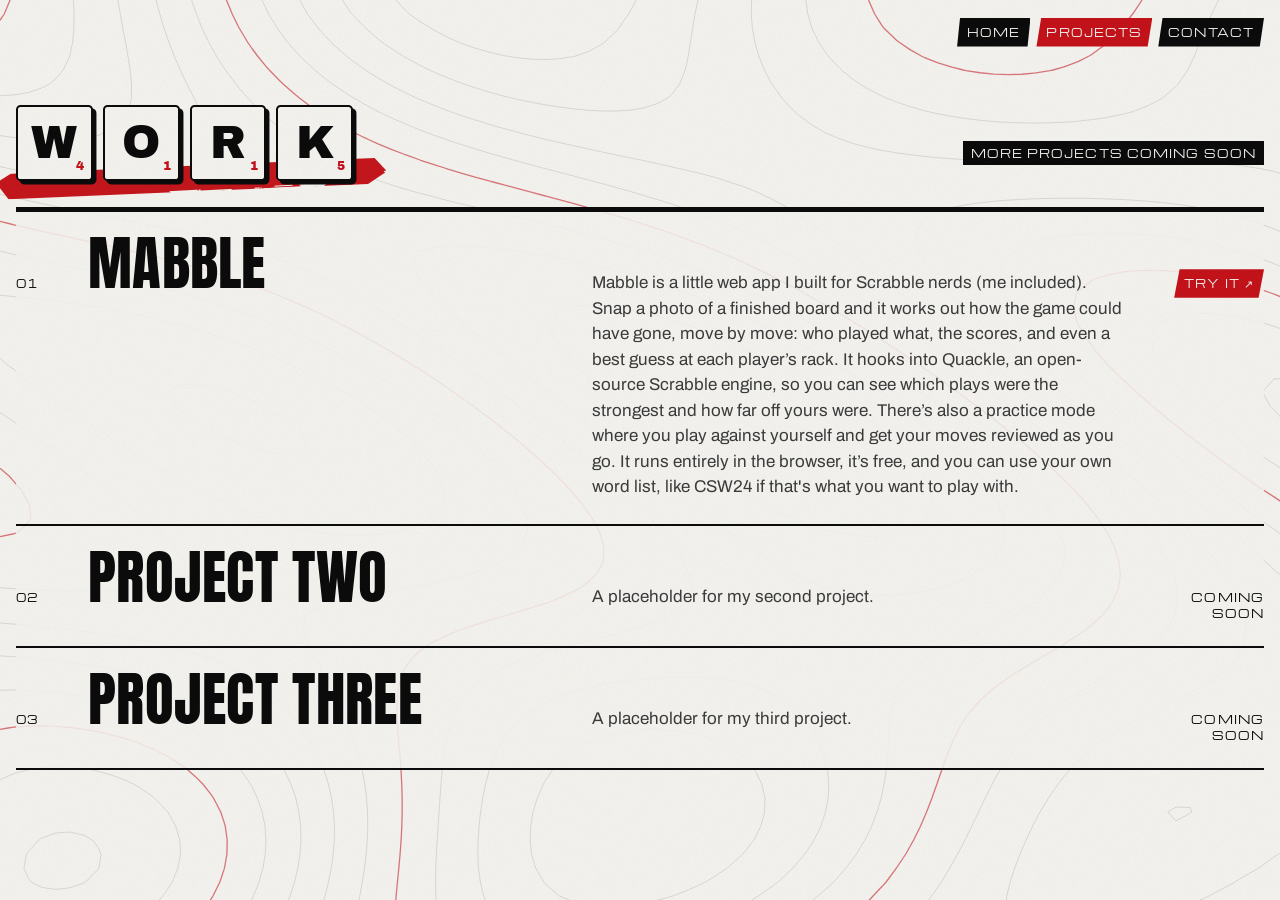
==== work.html @ 798cd41b "Split site into landing, projects and contact pages Co-Authored-By: Claude Opus 5.5 (1M context) <no" ====
<!doctype html>
<html lang="en">
<head>
<meta charset="utf-8">
<meta name="viewport" content="width=device-width, initial-scale=1, viewport-fit=cover">
<title>Projects · Mabel</title>
<meta name="claude:viewport-fit-sides" content="cover">
<meta name="description" content="Mabel's portfolio. I like Scrabble, physics and teaching.">
<link rel="preconnect" href="https://fonts.googleapis.com">
<link rel="preconnect" href="https://fonts.gstatic.com" crossorigin>
<link rel="stylesheet" href="https://fonts.googleapis.com/css2?family=Anton&family=Archivo:wght@400;700;800&family=Archivo+Black&family=Bangers&family=Michroma&display=swap">
<link rel="stylesheet" href="style.css">
<script>document.documentElement.classList.add("js");</script>
</head>
<body class="page-sub">

<canvas id="field" aria-hidden="true"></canvas>
<svg class="defs" width="0" height="0" aria-hidden="true" focusable="false">
  <filter id="grit" x="-5%" y="-5%" width="110%" height="110%">
    <feTurbulence type="fractalNoise" baseFrequency="0.85" numOctaves="2" seed="7" result="n"/>
    <feDisplacementMap in="SourceGraphic" in2="n" scale="5" xChannelSelector="R" yChannelSelector="G"/>
  </filter>
  <filter id="ink" x="-10%" y="-30%" width="120%" height="160%">
    <feTurbulence type="fractalNoise" baseFrequency="0.012 0.35" numOctaves="3" seed="11" result="streak"/>
    <feDisplacementMap in="SourceGraphic" in2="streak" scale="14" xChannelSelector="R" yChannelSelector="G"/>
  </filter>
</svg>

<header class="wrap bar">
  <nav class="label" aria-label="Pages">
    <a href="index.html">Home</a>
    <a href="work.html" aria-current="page">Projects</a>
    <a href="contact.html">Contact</a>
  </nav>
</header>

<main>
  <section class="wrap work" id="work">
    <div class="section-head">
      <div class="tile-head" data-word="work" tabindex="0"><h2 class="tile-word">Work</h2></div>
      <span class="label">More projects coming soon</span>
    </div>
    <ul class="projects reveal">
      <li class="project">
        <div data-mark="M">
          <span class="label">01</span>
          <h3><a href="https://professionalwaterdrinker.github.io/scrabble-recon/" target="_blank" rel="noopener">Mabble</a></h3>
          <p>Mabble is a little web app I built for Scrabble nerds (me included). Snap a photo of a finished board and it works out how the game could have gone, move by move: who played what, the scores, and even a best guess at each player’s rack. It hooks into Quackle, an open-source Scrabble engine, so you can see which plays were the strongest and how far off yours were. There’s also a practice mode where you play against yourself and get your moves reviewed as you go. It runs entirely in the browser, it’s free, and you can use your own word list, like CSW24 if that's what you want to play with.</p>
          <a class="yr label try" href="https://professionalwaterdrinker.github.io/scrabble-recon/" target="_blank" rel="noopener">Try it ↗</a>
        </div>
      </li>
      <li class="project">
        <div data-mark="?">
          <span class="label">02</span>
          <h3>Project two</h3>
          <p>A placeholder for my second project.</p>
          <span class="yr label">Coming soon</span>
        </div>
      </li>
      <li class="project">
        <div data-mark="?">
          <span class="label">03</span>
          <h3>Project three</h3>
          <p>A placeholder for my third project.</p>
          <span class="yr label">Coming soon</span>
        </div>
      </li>
    </ul>
  </section>

</main>

<div class="peek" aria-hidden="true"></div>
<script src="script.js"></script>
</body>
</html>
---- style.css ----
/* Layout: one long propaganda poster. Inked Scrabble-tile name over red sunburst rays and a brush-stroke slash,
   a black banner pitch, a scroll-driven slogan scene, a ruled project index, and a black contact block with a jagged edge. */
/* Single look, chosen on purpose (Aidan Hughes BRUTE! / Soviet Constructivist pulp):
   stark white paper, black ink, blood red. Nothing else. */
:root {
  --paper: #f4f3ef;
  --ink: #0b0b0b;
  --red: #c4121a;
  --muted: #3b3b3b;
  --line: #0b0b0b;
  --grid: rgba(11, 11, 11, 0.11);
  --tile: #f4f3ef;
  --tile-ink: #0b0b0b;
  --sweat: #ffffff;
  --sweat-ink: #0b0b0b;
  --sweat-shine: rgba(0, 0, 0, 0);
  --display: "Anton", "Impact", "Arial Narrow Bold", sans-serif;
  --comic: "Bangers", "Anton", "Impact", sans-serif;
  --tile-font: "Archivo Black", "Arial Black", "Helvetica Neue", sans-serif;
  --body: "Archivo", "Helvetica Neue", Arial, sans-serif;
  --mono: "Eurostile", "Eurostile LT Std", "Eurostile Next", "Michroma", "Arial", sans-serif;
  --shadow: 8px 8px 0 var(--ink);
  color-scheme: light;
}

* { box-sizing: border-box; }
html { overflow-x: clip; }
body {
  margin: 0;
  background: var(--paper);
  color: var(--ink);
  font-family: var(--body);
  font-size: 17px;
  line-height: 1.5;
}
/* Printed-paper grain over the whole page */
body::after {
  content: ""; position: fixed; inset: 0; z-index: 4; pointer-events: none;
  opacity: .1; mix-blend-mode: multiply;
  background-image: url("data:image/svg+xml,%3Csvg xmlns='http://www.w3.org/2000/svg' width='220' height='220'%3E%3Cfilter id='n'%3E%3CfeTurbulence type='fractalNoise' baseFrequency='.85' numOctaves='3' stitchTiles='stitch'/%3E%3C/filter%3E%3Crect width='100%25' height='100%25' filter='url(%23n)'/%3E%3C/svg%3E");
}
a { color: inherit; }
:focus-visible { outline: 3px solid var(--red); outline-offset: 3px; }

/* Fluid contour plot behind everything */
#field {
  position: fixed; inset: 0; width: 100%; height: 100%;
  z-index: 0; pointer-events: none;
}
header, main, footer { position: relative; z-index: 1; }
header { z-index: 2; }

.wrap {
  padding-left: max(16px, env(safe-area-inset-left, 0px));
  padding-right: max(16px, env(safe-area-inset-right, 0px));
  max-width: 1400px;
  margin: 0 auto;
}
.label {
  font-family: var(--mono);
  font-size: 11px;
  letter-spacing: 0.1em;
  text-transform: uppercase;
  color: var(--ink);
}

/* Top bar */
.bar {
  display: flex; justify-content: flex-end; align-items: center; gap: 16px;
  padding-block: 18px; flex-wrap: wrap;
}
.bar nav { display: flex; gap: 6px; flex-wrap: wrap; }
.bar nav a {
  text-decoration: none; padding: 6px 10px;
  background: var(--ink); color: var(--paper);
  clip-path: polygon(4% 0, 100% 0, 96% 100%, 0 100%);
}
.bar nav a:hover { background: var(--red); }

.bar nav a[aria-current="page"] { background: var(--red); }

/* Landing page: two doors out to the other pages */
.doors {
  display: grid; grid-template-columns: repeat(2, minmax(0, 1fr)); gap: 28px;
  padding-block: 72px 96px;
}
.door {
  position: relative; display: flex; align-items: flex-end; justify-content: space-between; gap: 16px;
  min-height: clamp(160px, 22vw, 280px); padding: 22px 26px;
  background: var(--ink); color: var(--paper); text-decoration: none;
  border: 4px solid var(--ink);
  transform: rotate(-1.5deg);
  transition: transform .18s, box-shadow .18s;
}
.door.red { background: var(--red); transform: rotate(1.5deg); }
.doors > .door { box-shadow: 10px 10px 0 var(--red); }
.doors > .door.red { box-shadow: 10px 10px 0 var(--ink); }
.door .label { position: absolute; top: 18px; left: 26px; color: inherit; }
.door b {
  font-family: var(--display); font-weight: 400; text-transform: uppercase;
  font-size: clamp(44px, 7.5vw, 120px); line-height: .85; letter-spacing: .01em;
}
.door i { font-style: normal; font-family: var(--display); font-size: clamp(40px, 6vw, 96px); line-height: .85; transition: transform .18s; }
.door:hover, .door:focus-visible { transform: rotate(0) translate(-4px, -4px); }
.door:hover i, .door:focus-visible i { transform: translateX(10px); }
.door:focus-visible { outline: 4px solid var(--ink); outline-offset: 6px; }

/* Projects and contact pages */
.page-sub { min-height: 100vh; display: flex; flex-direction: column; }
.page-sub main { flex: 1 0 auto; }
.page-sub > .wrap { width: 100%; }
.page-sub .work { padding-top: 40px; }
.page-sub .contact { flex: 1 0 auto; }

/* Hero: the name as inked Scrabble tiles over constructivist rays */
.hero { padding-block: 4vw 3vw; position: relative; isolation: isolate; overflow-x: clip; }
/* Red field lines of an oscillating charge radiate from behind the name (drawn by script.js) */
.rays {
  position: absolute; z-index: -2; pointer-events: none;
  width: min(1300px, 170vw); aspect-ratio: 1; height: auto;
  left: 62%; top: 28%; transform: translate(-50%, -50%);
}
.hero::after {
  /* a thick brush-stroke slash across the name */
  content: ""; position: absolute; z-index: -1; pointer-events: none;
  left: -4%; right: 8%; top: 13%; height: clamp(46px, 9vw, 130px);
  background: var(--ink);
  transform: rotate(-6deg);
  clip-path: polygon(0 18%, 3% 0, 96% 6%, 100% 30%, 98% 72%, 94% 100%, 6% 92%, 1% 70%);
  filter: url(#ink);
}
.rack {
  display: flex; gap: clamp(6px, 1.4vw, 20px);
  margin: 0; padding: 0;
  will-change: transform;
}
.tile {
  --size: clamp(58px, 15vw, 210px);
  position: relative;
  width: var(--size); height: var(--size);
  flex: none;
  display: grid; place-items: center;
  background: var(--tile);
  color: var(--tile-ink);
  border: max(2px, calc(var(--size) * 0.022)) solid var(--ink);
  border-radius: calc(var(--size) * 0.06);
  box-shadow: calc(var(--size) * 0.045) calc(var(--size) * 0.045) 0 var(--ink);
  font-family: var(--tile-font); font-weight: 400;
  font-size: calc(var(--size) * 0.6); line-height: 1;
  cursor: grab; touch-action: none; user-select: none;
  animation: drop 0.9s cubic-bezier(.3,1.5,.5,1) backwards;
}
.tile sub {
  position: absolute; right: 9%; bottom: 9%;
  font-family: var(--tile-font);
  font-size: calc(var(--size) * 0.16); line-height: 1;
  color: var(--red);
}
.tile.dragging { cursor: grabbing; z-index: 3; }
.tile:nth-child(2) { animation-delay: .07s; }
.tile:nth-child(3) { animation-delay: .14s; }
.tile:nth-child(4) { animation-delay: .21s; }
.tile:nth-child(5) { animation-delay: .28s; }
@keyframes drop { from { transform: translateY(-40%) rotate(-10deg); } to { transform: none; } }

/* Hero tiles: inked edges, and comic halftone shading that sits differently on each tile */
.defs { position: absolute; width: 0; height: 0; overflow: hidden; }
.rack .tile { filter: url(#grit); overflow: hidden; }
.rack .tile::before {
  content: ""; position: absolute; inset: 0; pointer-events: none;
  background-image: radial-gradient(circle, var(--ink) 0 34%, transparent 36%);
  background-size: 9px 9px;
  -webkit-mask: linear-gradient(var(--shade, 135deg), transparent 52%, #000 100%);
  mask: linear-gradient(var(--shade, 135deg), transparent 52%, #000 100%);
  opacity: .32;
}
.rack .tile:nth-child(1) { --shade: 140deg; }
.rack .tile:nth-child(2) { --shade: 160deg; }
.rack .tile:nth-child(3) { --shade: 125deg; }
.rack .tile:nth-child(4) { --shade: 175deg; }
.rack .tile:nth-child(5) { --shade: 110deg; }

/* The pitch: a black propaganda banner */
.intro {
  position: relative; z-index: 3;
  display: flex;
  justify-content: flex-end;
  margin-top: 44px;
}
.intro p {
  margin: 0; max-width: 600px;
  padding: 18px 26px 20px;
  background: var(--ink); color: var(--paper);
  font-family: var(--display); font-weight: 400; text-transform: uppercase;
  font-size: clamp(22px, 2.6vw, 36px); line-height: 1.08; letter-spacing: .01em;
  text-wrap: balance;
  transform: rotate(-2deg);
  clip-path: polygon(0 4%, 100% 0, 98% 100%, 1% 94%);
  box-shadow: var(--shadow);
}
.intro p em { font-style: normal; color: var(--red); }

/* Scroll scene: three interests take over the screen one at a time */
.scene { height: 300vh; position: relative; }
.scene-pin {
  position: sticky; top: 0;
  height: 100vh; height: 100svh;
  display: flex; flex-direction: column; justify-content: center;
  overflow: hidden;
}
.scene-bg {
  position: absolute; inset: 0;
  clip-path: circle(var(--r, 0%) at 50% 50%);
  background-color: var(--red);
  background-image:
    linear-gradient(118deg, transparent 63%, var(--ink) 63% 71%, transparent 71%),
    linear-gradient(118deg, transparent 76%, var(--ink) 76% 78%, transparent 78%),
    linear-gradient(118deg, transparent 8%, var(--paper) 8% 9%, transparent 9%);
}
.scene .wrap { position: relative; width: 100%; }
.scene .label { color: var(--paper); background: var(--ink); padding: 4px 8px; }
.words { list-style: none; margin: 14px 0 0; padding: 0; }
.words li {
  font-family: var(--display); font-weight: 400; text-transform: uppercase;
  font-size: clamp(60px, 15vw, 230px); line-height: 0.9; letter-spacing: 0;
  color: transparent;
  -webkit-text-stroke: 3px var(--ink);
  transition: color .3s ease, transform .5s cubic-bezier(.3,1.6,.5,1), text-shadow .3s;
  transform-origin: left center;
}
.words li.on {
  color: var(--paper);
  text-shadow: 10px 10px 0 var(--ink);
  transform: translateX(3vw) skewX(-8deg);
}
.words li small {
  font-family: var(--mono); font-weight: 400; font-size: 13px; letter-spacing: .06em;
  -webkit-text-stroke: 0; color: var(--paper); background: var(--ink); padding: 3px 7px;
  vertical-align: top; margin-left: 10px; text-shadow: none;
  opacity: 0; transition: opacity .3s;
}
.words li.on small { opacity: 1; }

/* Scroll reveal. Content is visible without JS; with JS it slides up into place. */
.js .reveal { transform: translateY(70px) rotate(1.5deg); transition: transform 0.9s cubic-bezier(.2,.9,.2,1); }
.js .reveal.in { transform: none; }

/* Section headers as small tile racks, underlined with a red brush stroke, with an anagram card on hover */
.tile-head { position: relative; display: inline-block; outline-offset: 8px; cursor: help; }
.tile-word { display: flex; flex-wrap: wrap; gap: clamp(4px, 0.8vw, 10px); margin: 0; position: relative; }
.tile-word::after {
  content: ""; position: absolute; z-index: -1; pointer-events: none;
  left: -6%; right: -10%; bottom: -16%; height: 38%;
  background: var(--red);
  transform: rotate(-3deg);
  clip-path: polygon(0 30%, 4% 0, 97% 12%, 100% 60%, 95% 100%, 3% 88%);
  filter: url(#ink);
}
.tile-word .tile { --size: clamp(40px, 6vw, 92px); cursor: help; }
.section-head .tile-head { margin-bottom: 14px; }
.contact .tile-head { margin-bottom: 14px; }
.anagrams {
  position: absolute; left: 0; top: calc(100% + 16px); z-index: 6;
  width: max-content; max-width: min(270px, calc(100vw - 32px));
  background: var(--paper); color: var(--ink);
  border: 3px solid var(--ink);
  padding: 10px 12px;
  box-shadow: 6px 6px 0 var(--ink);
  opacity: 0; visibility: hidden; transform: translateY(-6px) rotate(-1.5deg);
  transition: opacity .2s, transform .3s cubic-bezier(.3,1.6,.5,1), visibility .2s;
  cursor: default;
}
.tile-head:hover .anagrams, .tile-head:focus-within .anagrams { opacity: 1; visibility: visible; transform: rotate(-1deg); }
.anagrams .label { display: block; margin-bottom: 6px; font-size: 9.5px; }
.anagrams ol { list-style: none; margin: 0; padding: 0; display: grid; gap: 2px; }
.anagrams li { display: flex; justify-content: space-between; align-items: baseline; gap: 18px; }
.anagrams li b { font-family: var(--display); font-weight: 400; font-size: 19px; letter-spacing: .04em; }
.anagrams li.full b { color: var(--red); }
.anagrams li span { font-family: var(--mono); font-size: 10px; color: var(--muted); font-variant-numeric: tabular-nums; }
.anagrams p { margin: 8px 0 0; font-size: 11.5px; color: var(--muted); }

/* Work */
.section-head {
  display: flex; justify-content: space-between; align-items: baseline; gap: 16px;
  flex-wrap: wrap; margin-bottom: 12px;
}
.section-head .label { background: var(--ink); color: var(--paper); padding: 4px 8px; }
.work { padding-block: 96px 40px; }
.projects { list-style: none; margin: 0; padding: 0; border-top: 5px solid var(--ink); }
.project > div {
  display: grid;
  grid-template-columns: 56px minmax(0, 1fr) minmax(0, 1.1fr) 120px;
  gap: 16px; align-items: baseline;
  padding-block: 24px;
  border-bottom: 2px solid var(--ink);
  background: color-mix(in srgb, var(--paper) 88%, transparent);
  transition: padding 0.3s ease, color 0.2s, background .2s;
}
.project h3 {
  font-family: var(--display); font-weight: 400; text-transform: uppercase;
  font-size: clamp(32px, 4.6vw, 64px); line-height: .95; letter-spacing: .005em; margin: 0;
}
.project p { margin: 0; color: var(--muted); }
.project .yr { text-align: right; }
.project h3 a { text-decoration: none; }
.project h3 a:hover { text-decoration: underline; text-decoration-thickness: 4px; text-underline-offset: 6px; text-decoration-color: var(--red); }
.project .try {
  justify-self: end; text-decoration: none;
  background: var(--red); color: var(--paper); padding: 6px 10px;
  clip-path: polygon(6% 0, 100% 0, 94% 100%, 0 100%);
}
.project .try:hover { background: var(--ink); }
.project > div:hover { padding-left: 18px; color: var(--red); }
.project > div:hover p { color: var(--ink); }

.peek {
  position: fixed; left: 0; top: 0; z-index: 5;
  width: 26px; aspect-ratio: 1;
  pointer-events: none;
  opacity: 0; transform: translate(10px, 10px) scale(0.6) rotate(-6deg);
  transition: opacity 0.2s, transform 0.3s cubic-bezier(.3,1.6,.5,1);
  display: grid; place-items: center;
  font-family: var(--tile-font); font-size: 14px; line-height: 1;
  background: var(--tile); color: var(--tile-ink);
  border: 2px solid var(--ink);
  box-shadow: 3px 3px 0 var(--ink);
}
.peek.on { opacity: 1; transform: translate(10px, 10px) scale(1) rotate(-4deg); }

/* About */
.about {
  display: grid; grid-template-columns: minmax(0, 1fr) minmax(0, 1.4fr);
  gap: 32px 64px; padding-block: 64px;
}
.about .big {
  font-family: var(--body); font-weight: 800; text-transform: uppercase;
  font-size: clamp(24px, 3.1vw, 42px); line-height: 1.1; letter-spacing: -0.01em;
  margin: 0; text-wrap: balance;
}
.about .big mark {
  background: var(--red); color: var(--paper);
  padding: 0 .16em; display: inline-block; transform: skewX(-8deg);
}
.facts { display: grid; grid-template-columns: repeat(auto-fit, minmax(180px, 1fr)); gap: 24px; margin-top: 32px; }
.facts div { border-top: 5px solid var(--ink); padding-top: 10px; }
.facts ul { list-style: none; padding: 0; margin: 8px 0 0; font-weight: 700; }

/* Contact: black block with a jagged top edge */
.contact {
  background: var(--ink); color: var(--paper);
  padding-block: 110px 80px; margin-top: 40px;
  clip-path: polygon(0 40px, 6% 8px, 13% 46px, 22% 0, 31% 34px, 40% 6px, 50% 44px, 58% 2px, 67% 38px, 76% 10px, 85% 48px, 93% 4px, 100% 36px, 100% 100%, 0 100%);
}
.contact .label { color: inherit; }
.say {
  font-family: var(--comic); font-weight: 400; text-transform: uppercase;
  font-size: clamp(64px, 14vw, 230px); line-height: 0.85; letter-spacing: .02em;
  margin: 12px 0 32px;
  color: var(--paper);
  text-shadow: 8px 8px 0 var(--red);
  transform: rotate(-3deg); transform-origin: left center;
}
.say span { color: var(--red); text-shadow: 8px 8px 0 var(--paper); display: inline-block; animation: wave 2.4s ease-in-out infinite; transform-origin: 50% 90%; }
@keyframes wave { 0%, 60%, 100% { transform: rotate(0); } 10%, 30% { transform: rotate(14deg); } 20%, 40% { transform: rotate(-8deg); } }
.email-row { display: flex; flex-wrap: wrap; gap: 12px 20px; align-items: center; }
.email { font-size: clamp(20px, 3vw, 34px); font-weight: 800; user-select: all; overflow-wrap: anywhere; }
.btn {
  font: inherit; font-family: var(--mono); font-size: 12px; letter-spacing: .08em; text-transform: uppercase;
  border: 3px solid currentColor; background: none; color: inherit; text-decoration: none;
  padding: 10px 16px; cursor: pointer;
  transition: background .15s, color .15s, transform .15s;
}
.btn:hover { background: var(--red); border-color: var(--red); color: var(--paper); transform: translate(-2px, -2px); }
.links { display: flex; flex-wrap: wrap; gap: 12px; margin-top: 40px; }
.contact .tile { box-shadow: calc(var(--size) * 0.045) calc(var(--size) * 0.045) 0 var(--red); }

/* Hard-sell slider (idea borrowed from getcoleman.com) */
.sell {
  display: grid; grid-template-columns: auto minmax(0, 1fr) auto;
  align-items: center; gap: 10px 18px;
  margin-top: 52px; padding: 18px 20px;
  border: 3px solid var(--ink);
  background: var(--paper);
  box-shadow: var(--shadow);
  position: relative; z-index: 3;
}
.sell-now { grid-column: 1 / -1; justify-self: center; background: var(--ink); color: var(--paper); padding: 4px 10px; }
.sell-track { position: relative; }
.sell-ticks { position: absolute; inset: 50% 14px auto; display: flex; justify-content: space-between; pointer-events: none; transform: translateY(-50%); }
.sell-ticks span { width: 3px; height: 16px; background: var(--ink); }
#sell-level {
  -webkit-appearance: none; appearance: none; width: 100%; height: 40px; background: transparent; cursor: pointer; margin: 0;
  position: relative; z-index: 1;
}
#sell-level::-webkit-slider-runnable-track {
  height: 8px;
  background: linear-gradient(90deg, var(--red) var(--fill, 0%), var(--ink) var(--fill, 0%));
}
#sell-level::-moz-range-track { height: 8px; background: var(--ink); }
#sell-level::-moz-range-progress { height: 8px; background: var(--red); }
#sell-level::-webkit-slider-thumb {
  -webkit-appearance: none; width: 34px; height: 34px; margin-top: -13px;
  background: var(--tile); border: 3px solid var(--ink); border-radius: 3px;
  box-shadow: 4px 4px 0 var(--ink);
}
#sell-level::-moz-range-thumb {
  width: 28px; height: 28px; background: var(--tile); border: 3px solid var(--ink); border-radius: 3px;
  box-shadow: 4px 4px 0 var(--ink);
}
#sell-level:focus-visible { outline: 3px solid var(--red); outline-offset: 4px; }

.stickers { position: absolute; inset: 0; pointer-events: none; z-index: 2; }
.sticker {
  position: absolute; display: grid; place-items: center; text-align: center;
  font-family: var(--comic); font-weight: 400; line-height: 1; letter-spacing: .03em; text-transform: uppercase;
  padding: 12px 18px; max-width: 220px;
  background: var(--ink); color: var(--paper);
  border: 3px solid var(--ink);
  box-shadow: 5px 5px 0 var(--red);
  transform: rotate(var(--rot, -8deg));
  animation: stick .55s cubic-bezier(.3,1.7,.5,1) backwards;
}
.sticker.tile-style { background: var(--tile); color: var(--ink); box-shadow: 5px 5px 0 var(--ink); }
.sticker.burst {
  width: 160px; height: 160px; padding: 30px; border: 0;
  background: var(--red); color: var(--paper);
  clip-path: polygon(50% 0, 58% 20%, 75% 4%, 74% 26%, 96% 20%, 84% 40%, 100% 52%, 82% 60%, 92% 82%, 70% 76%, 66% 100%, 52% 82%, 36% 98%, 32% 76%, 8% 86%, 18% 64%, 0 50%, 18% 38%, 6% 16%, 28% 24%, 30% 2%, 44% 20%);
  box-shadow: none; animation: stick .55s cubic-bezier(.3,1.7,.5,1) backwards, throb 1s ease-in-out infinite .6s;
}
@keyframes stick { from { transform: scale(0) rotate(40deg); } }
@keyframes throb { 50% { transform: rotate(var(--rot, -8deg)) scale(1.08); } }

/* Nervous MABEL: sweat is drawn on this canvas (driven by the hard-sell slider) */
.sweat { position: fixed; inset: 0; width: 100%; height: 100%; pointer-events: none; z-index: 4; }

@media (max-width: 720px) {
  .doors { grid-template-columns: minmax(0, 1fr); gap: 32px; padding-block: 48px 72px; }
  .sell { grid-template-columns: 1fr 1fr; }
  .sell-track { grid-column: 1 / -1; grid-row: 2; }
  .sell-max { text-align: right; }
  .sticker { font-size: 15px !important; max-width: 150px; }
  .sticker.burst { width: 115px; height: 115px; padding: 22px; }
  .about { grid-template-columns: 1fr; }
  .project > div { grid-template-columns: 36px minmax(0, 1fr) 90px; }
  .project p { grid-column: 2 / 4; grid-row: 2; }
  .peek { display: none; }
  .words li { -webkit-text-stroke-width: 2px; }
  .words li.on { text-shadow: 6px 6px 0 var(--ink); }
  .intro p { transform: rotate(-1.5deg); }
  .rays { left: 70%; top: 18%; }
  .rack .tile { filter: none; }
  .rack .tile::before { background-size: 5px 5px; }
}

@media (prefers-reduced-motion: reduce) {
  *, *::before, *::after { animation: none !important; transition: none !important; }
  .js .reveal { transform: none; }
}
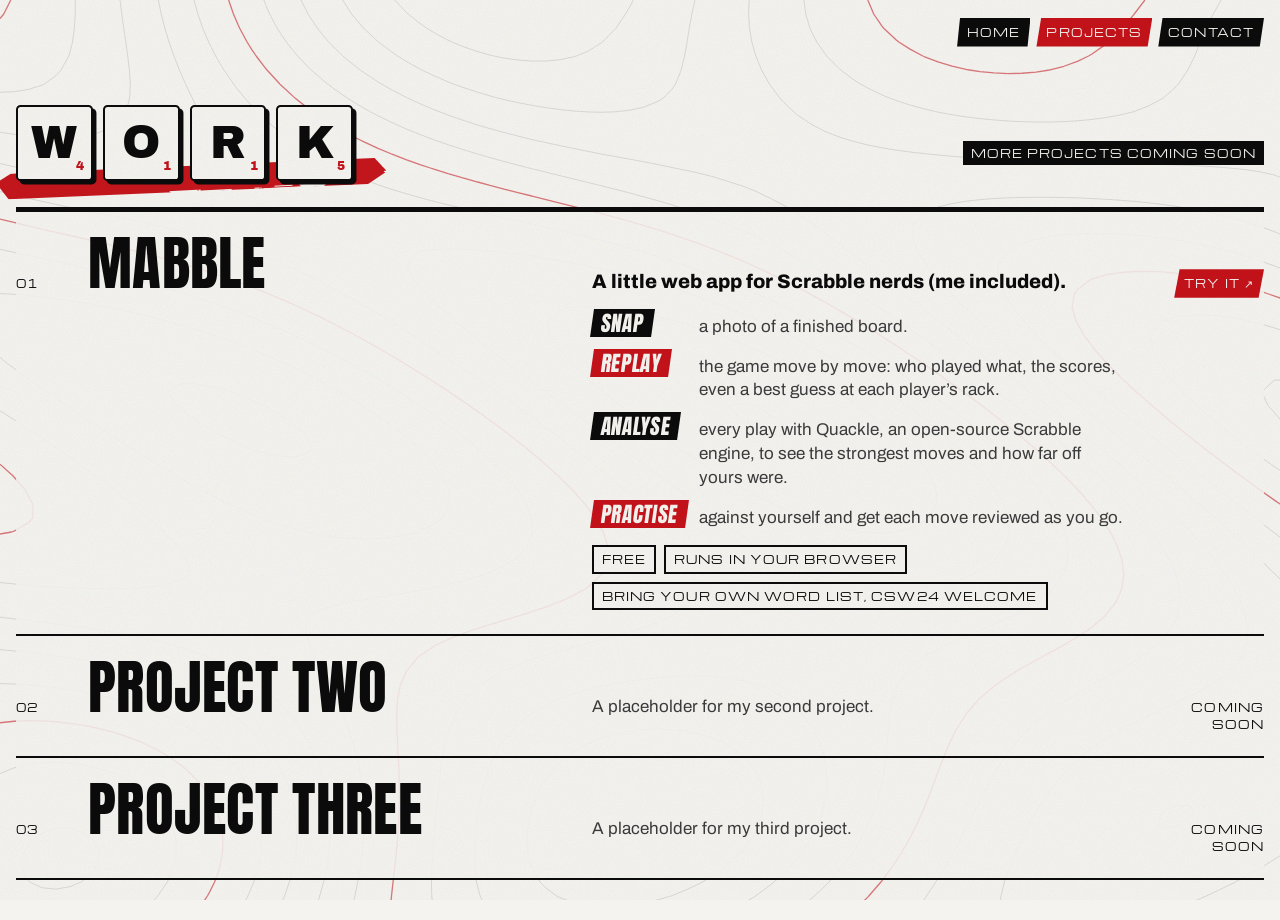
==== commit 94922fb7: "Break Mabble description into lead, steps and chips Co-Authored-By: Claude Opus 5.5 (1M context) <no" ====
--- a/work.html
+++ b/work.html
@@ -45,7 +45,18 @@
         <div data-mark="M">
           <span class="label">01</span>
           <h3><a href="https://professionalwaterdrinker.github.io/scrabble-recon/" target="_blank" rel="noopener">Mabble</a></h3>
-          <p>Mabble is a little web app I built for Scrabble nerds (me included). Snap a photo of a finished board and it works out how the game could have gone, move by move: who played what, the scores, and even a best guess at each player’s rack. It hooks into Quackle, an open-source Scrabble engine, so you can see which plays were the strongest and how far off yours were. There’s also a practice mode where you play against yourself and get your moves reviewed as you go. It runs entirely in the browser, it’s free, and you can use your own word list, like CSW24 if that's what you want to play with.</p>
+          <div class="desc">
+            <p class="lead">A little web app for Scrabble nerds (me included).</p>
+            <ol class="how">
+              <li><b>Snap</b> a photo of a finished board.</li>
+              <li><b>Replay</b> the game move by move: who played what, the scores, even a best guess at each player’s rack.</li>
+              <li><b>Analyse</b> every play with Quackle, an open-source Scrabble engine, to see the strongest moves and how far off yours were.</li>
+              <li><b>Practise</b> against yourself and get each move reviewed as you go.</li>
+            </ol>
+            <ul class="chips label" aria-label="Details">
+              <li>Free</li><li>Runs in your browser</li><li>Bring your own word list, CSW24 welcome</li>
+            </ul>
+          </div>
           <a class="yr label try" href="https://professionalwaterdrinker.github.io/scrabble-recon/" target="_blank" rel="noopener">Try it ↗</a>
         </div>
       </li>
--- a/style.css
+++ b/style.css
@@ -305,13 +305,31 @@
 .project h3 a { text-decoration: none; }
 .project h3 a:hover { text-decoration: underline; text-decoration-thickness: 4px; text-underline-offset: 6px; text-decoration-color: var(--red); }
 .project .try {
-  justify-self: end; text-decoration: none;
+  justify-self: end; text-decoration: none; white-space: nowrap;
   background: var(--red); color: var(--paper); padding: 6px 10px;
   clip-path: polygon(6% 0, 100% 0, 94% 100%, 0 100%);
 }
 .project .try:hover { background: var(--ink); }
 .project > div:hover { padding-left: 18px; color: var(--red); }
 .project > div:hover p { color: var(--ink); }
+
+/* A project write-up broken into a lead, steps and chips */
+.project .desc { color: var(--muted); }
+.project .desc .lead { color: var(--ink); font-weight: 800; font-size: 1.15em; line-height: 1.25; margin-bottom: 14px; }
+.how { list-style: none; margin: 0 0 16px; padding: 0; display: grid; gap: 10px; }
+.how li { display: grid; grid-template-columns: 5.6em minmax(0, 1fr); gap: 12px; align-items: baseline; line-height: 1.4; }
+.how b {
+  justify-self: start;
+  font-family: var(--display); font-weight: 400; text-transform: uppercase; letter-spacing: .03em;
+  font-size: 1.25em; line-height: 1; color: var(--paper); background: var(--ink);
+  padding: 4px 9px 3px; transform: skewX(-8deg);
+  transition: background .15s;
+}
+.how li:nth-child(even) b { background: var(--red); }
+.project > div:hover .how b { background: var(--red); }
+.project > div:hover .how li:nth-child(even) b { background: var(--ink); }
+.chips { list-style: none; margin: 0; padding: 0; display: flex; flex-wrap: wrap; gap: 8px; }
+.chips li { border: 2px solid var(--ink); padding: 4px 8px; color: var(--ink); background: var(--paper); }
 
 .peek {
   position: fixed; left: 0; top: 0; z-index: 5;
@@ -442,7 +460,8 @@
   .sticker.burst { width: 115px; height: 115px; padding: 22px; }
   .about { grid-template-columns: 1fr; }
   .project > div { grid-template-columns: 36px minmax(0, 1fr) 90px; }
-  .project p { grid-column: 2 / 4; grid-row: 2; }
+  .project p, .project .desc { grid-column: 2 / 4; grid-row: 2; }
+  .how li { grid-template-columns: minmax(0, 1fr); gap: 4px; }
   .peek { display: none; }
   .words li { -webkit-text-stroke-width: 2px; }
   .words li.on { text-shadow: 6px 6px 0 var(--ink); }
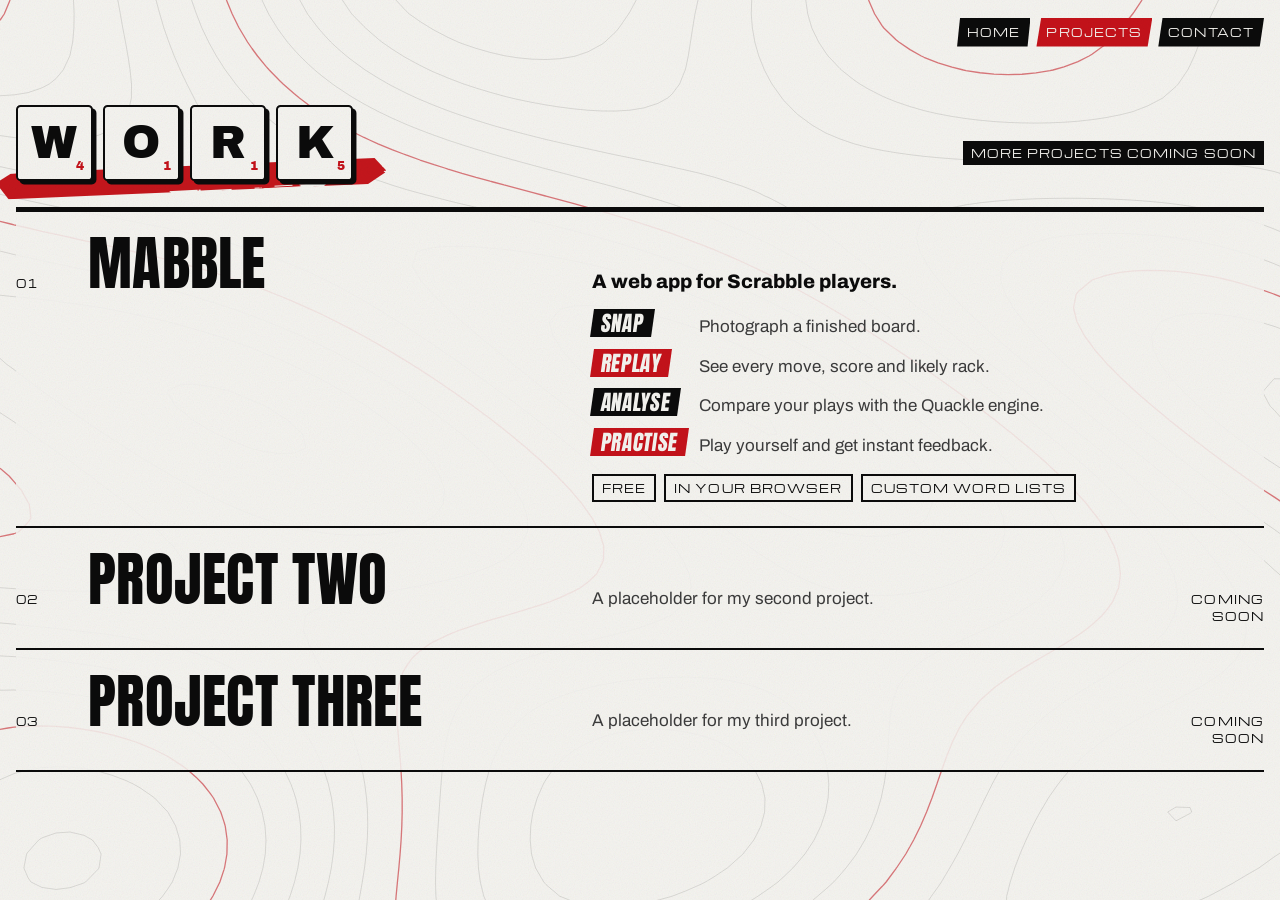
==== commit 2cb68575: "Trim Mabble description and remove Try it button Co-Authored-By: Claude Opus 5.5 (1M context) <norep" ====
--- a/work.html
+++ b/work.html
@@ -46,18 +46,17 @@
           <span class="label">01</span>
           <h3><a href="https://professionalwaterdrinker.github.io/scrabble-recon/" target="_blank" rel="noopener">Mabble</a></h3>
           <div class="desc">
-            <p class="lead">A little web app for Scrabble nerds (me included).</p>
+            <p class="lead">A web app for Scrabble players.</p>
             <ol class="how">
-              <li><b>Snap</b> a photo of a finished board.</li>
-              <li><b>Replay</b> the game move by move: who played what, the scores, even a best guess at each player’s rack.</li>
-              <li><b>Analyse</b> every play with Quackle, an open-source Scrabble engine, to see the strongest moves and how far off yours were.</li>
-              <li><b>Practise</b> against yourself and get each move reviewed as you go.</li>
+              <li><b>Snap</b> Photograph a finished board.</li>
+              <li><b>Replay</b> See every move, score and likely rack.</li>
+              <li><b>Analyse</b> Compare your plays with the Quackle engine.</li>
+              <li><b>Practise</b> Play yourself and get instant feedback.</li>
             </ol>
             <ul class="chips label" aria-label="Details">
-              <li>Free</li><li>Runs in your browser</li><li>Bring your own word list, CSW24 welcome</li>
+              <li>Free</li><li>In your browser</li><li>Custom word lists</li>
             </ul>
           </div>
-          <a class="yr label try" href="https://professionalwaterdrinker.github.io/scrabble-recon/" target="_blank" rel="noopener">Try it ↗</a>
         </div>
       </li>
       <li class="project">
